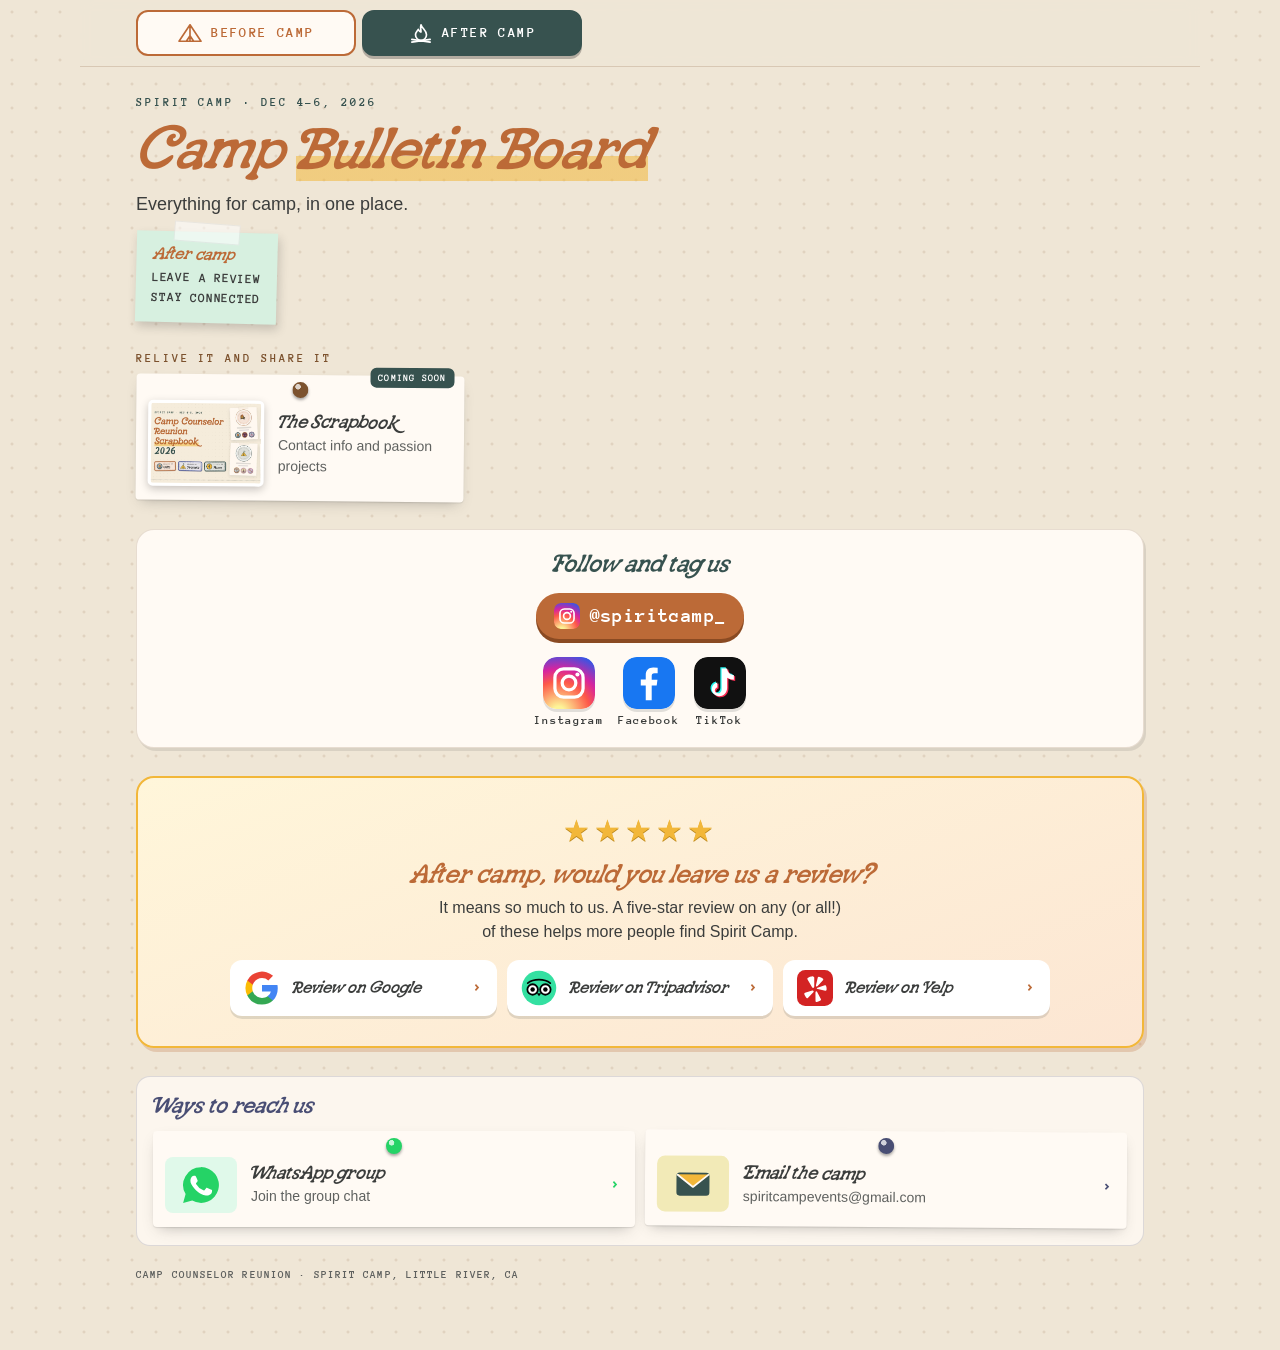
==== bulletin/index.html @ aaaa5d00 "deploy e0d7ab465767534d6cd514c7574b8108b0e3a11f (local)" ====
<!doctype html><html lang="en"><head><meta charset="utf-8"><meta name="viewport" content="width=device-width, initial-scale=1, viewport-fit=cover">
<meta name="description" content="Everything for the Camp Counselor Reunion in one place: handbook, directions, rides, the scrapbook and how to reach us. Spirit Camp, Dec 4–6, 2026.">
<link rel="canonical" href="https://nreaganaill.github.io/camp-counselor-reunion/bulletin/">
<meta name="robots" content="noindex, nofollow">
<meta name="theme-color" content="#FFFAF4">
<meta property="og:type" content="website"><meta property="og:url" content="https://nreaganaill.github.io/camp-counselor-reunion/bulletin/">
<meta property="og:title" content="Camp Bulletin Board"><meta property="og:description" content="Everything for the Camp Counselor Reunion in one place: handbook, directions, rides, the scrapbook and how to reach us. Spirit Camp, Dec 4–6, 2026.">
<meta property="og:image" content="https://nreaganaill.github.io/camp-counselor-reunion/bulletin/assets/og/og-bulletin-v1.jpg"><meta property="og:image:width" content="1200"><meta property="og:image:height" content="630">
<meta property="og:image:alt" content="Camp Bulletin Board in rust lettering over a corkboard with pinned cards for the handbook, directions, ride share and social links.">
<meta name="twitter:card" content="summary_large_image">
<link rel="icon" href="../assets/icons/favicon.ico" sizes="48x48">
<link rel="icon" href="../assets/icons/favicon-32.png" type="image/png" sizes="32x32">
<link rel="apple-touch-icon" href="../assets/icons/apple-touch-icon.png">
<title>Camp Bulletin Board</title>
<style>
@font-face{font-family:"Black Magic";src:url("assets/fonts/BlackMagicSlabSerif.woff2");font-weight:100 900;font-style:normal italic}
@font-face{font-family:"Anonymous Pro";src:url("assets/fonts/AnonymousPro-Bold.woff2");font-weight:600 900}
:root{color-scheme:light;--rust:#BC6A37;--indigo:#494E74;--marigold:#F2B739;--forest:#37524F;--magenta:#A8286B;--night-blue:#5764A6;--walnut:#7C522E;--wa:#25D366;
 --warm-white:#FFFAF4;--ink:#3B3D3C;--ink-soft:#5f615f;--board:#EFE6D6;--paper:#FCF6EE;
 --f-body:"Helvetica Neue",Helvetica,Arial,sans-serif;--f-head:"Black Magic",Georgia,serif;--f-type:"Anonymous Pro","Courier New",monospace}
*{box-sizing:border-box}
body{margin:0;background:var(--board);color:var(--ink);font:16px/1.5 var(--f-body);background-image:radial-gradient(rgba(124,82,46,.13) 1.2px,transparent 1.8px);background-size:24px 24px}
main{max-width:1120px;margin:0 auto;padding:28px 18px 40px}
.kick{font:700 12px/1 var(--f-type);letter-spacing:.16em;text-transform:uppercase;color:var(--forest);margin:0 0 10px}
.ttl{font:italic 800 42px/1 var(--f-head);color:var(--rust);margin:0}
.ttl .hl{background:linear-gradient(transparent 58%,rgba(242,183,57,.55) 58%,rgba(242,183,57,.55) 90%,transparent 90%)}
.sub{margin:10px 0 0;font-size:18px}
.facts{display:flex;flex-wrap:wrap;gap:8px;margin-top:12px}
.facts span{font:700 12px/1 var(--f-type);letter-spacing:.08em;text-transform:uppercase;background:var(--warm-white);border:1.5px dashed rgba(55,82,79,.45);border-radius:999px;padding:8px 12px;color:var(--forest)}
/* the intake action: a real button (solid fill, raised edge, arrow, presses down) */
.cta{display:flex;align-items:center;justify-content:space-between;gap:14px;margin:22px 0 0;background:var(--rust);color:#fff;text-decoration:none;
 border-radius:14px;padding:18px 18px 18px 22px;box-shadow:0 5px 0 #8a4a22,0 8px 18px rgba(59,61,60,.25);transition:transform .08s,box-shadow .08s}
.cta:hover{filter:brightness(1.05)}
.cta:active{transform:translateY(4px);box-shadow:0 1px 0 #8a4a22,0 3px 8px rgba(59,61,60,.25)}
.cta b{font:italic 800 23px/1.15 var(--f-head)}
.cta .go{flex:none;width:46px;height:46px;border-radius:50%;background:var(--marigold);color:var(--ink);display:grid;place-items:center;font:700 24px/1 var(--f-body)}
.sec{font:700 12px/1 var(--f-type);letter-spacing:.16em;text-transform:uppercase;color:var(--walnut);margin:30px 0 10px}
.phase{position:sticky;top:0;z-index:5;display:flex;gap:6px;padding:8px;margin:-28px -18px 22px;background:rgba(239,230,214,.94);backdrop-filter:blur(6px);border-bottom:1px solid rgba(124,82,46,.2)}
.phase button{flex:1;display:flex;align-items:center;justify-content:center;gap:8px;min-height:46px;border:2px solid var(--pc);border-radius:12px;background:var(--warm-white);color:var(--pc);font:700 14px/1 var(--f-type);letter-spacing:.1em;text-transform:uppercase;cursor:pointer}
.phase button[aria-pressed=true]{background:var(--pc);color:#fff;box-shadow:0 3px 0 rgba(0,0,0,.25)}
.phase button .em{display:grid}.phase button[data-k=before]{--pc:var(--rust)}.phase button[data-k=after]{--pc:var(--forest)}
body[data-phase=before] [data-p=a],body[data-phase=after] [data-p=b]{display:none!important}
.sticky{display:inline-block;margin-top:14px;padding:12px 16px 14px;background:#FFF3A8;color:var(--ink);transform:rotate(-2deg);box-shadow:2px 5px 10px rgba(59,61,60,.22);font:700 13px/1.6 var(--f-type);letter-spacing:.06em;text-transform:uppercase;position:relative}
.sticky::before{content:"";position:absolute;top:-9px;left:50%;width:64px;height:18px;transform:translateX(-50%) rotate(3deg);background:rgba(255,255,255,.55);border:1px solid rgba(0,0,0,.06)}
.sticky b{display:block;font:italic 800 18px/1.2 var(--f-head);text-transform:none;letter-spacing:0;color:var(--rust);margin-bottom:2px}
.sticky.after{background:#D7F0E0;transform:rotate(1.5deg)}
@media (min-width:900px){.phase{margin:-48px -56px 30px;padding:10px 56px}.phase button{flex:0 0 220px}}
.tiles{display:grid;gap:12px}
.tile{position:relative;display:flex;gap:14px;align-items:center;background:var(--warm-white);border-radius:4px;padding:26px 14px 14px 12px;text-decoration:none;color:var(--ink);box-shadow:0 1px 1px rgba(59,61,60,.12),0 6px 14px -6px rgba(59,61,60,.35);transform:rotate(var(--tilt,0deg))}
.tile::before{content:"";position:absolute;top:7px;left:50%;width:16px;height:16px;margin-left:-8px;border-radius:50%;background:radial-gradient(circle at 35% 30%,rgba(255,255,255,.75) 0 2.5px,transparent 3px),var(--c);box-shadow:0 2px 3px rgba(0,0,0,.35);z-index:2}
.tiles .tile:nth-child(3n+1){--tilt:-.6deg}.tiles .tile:nth-child(3n+2){--tilt:.5deg}.ways .tile:nth-child(2){--tilt:.4deg}
.th{width:72px;height:56px;flex:none;border-radius:8px;display:grid;place-items:center;background:color-mix(in srgb,var(--c) 14%,#fff);color:var(--c);overflow:hidden}
.th img{width:100%;height:100%;object-fit:cover;display:block}
.th.pol{width:116px;height:86px;background:#fff;padding:3px;border-radius:5px;box-shadow:0 3px 8px rgba(0,0,0,.22)}
.th svg.big{width:44px;height:44px}
.th.pol img{border-radius:2px}
.th svg{width:32px;height:32px}
.th .emo{font-size:34px;line-height:1}
.ln{fill:none;stroke:currentColor;stroke-width:1.8;stroke-linecap:round;stroke-linejoin:round}
.tile b{display:block;font:italic 800 20px/1.1 var(--f-head)}
.tile .s{display:block;font-size:14px;color:var(--ink-soft);margin-top:2px}
.tag{position:absolute;top:-8px;right:10px;font:700 10px/1 var(--f-type);font-style:normal;letter-spacing:.12em;text-transform:uppercase;padding:5px 8px;border-radius:6px;background:var(--forest);color:#fff}
div.tile{cursor:default}
.phase button:focus-visible,a:focus-visible{outline:3px solid var(--indigo);outline-offset:2px}
@media (prefers-reduced-motion:reduce){*{transition:none!important;animation:none!important}}

.arrow{margin-left:auto;font:700 20px/1 var(--f-type);color:var(--c)}
.reach{margin-top:28px;background:var(--paper);border:1px solid rgba(73,78,116,.18);border-radius:14px;padding:16px 16px 18px}
.reach h2{margin:0 0 12px;font:italic 800 24px/1.1 var(--f-head);color:var(--indigo)}
.ways{display:grid;gap:10px}
.foot{margin-top:22px;font:700 11px/1.4 var(--f-type);letter-spacing:.1em;text-transform:uppercase;color:var(--ink-soft)}
.soc{margin-top:28px;background:var(--warm-white);border-radius:18px;padding:20px 18px;text-align:center;box-shadow:2px 3px 0 rgba(59,61,60,.12);border:1px solid rgba(124,82,46,.18)}
.soc h2{margin:0 0 14px;font:italic 800 26px/1.1 var(--f-head);color:var(--forest)}
.soc p{margin:0 0 14px;font-size:15px}
.handle{display:inline-flex;align-items:center;gap:10px;padding:10px 18px;border-radius:999px;text-decoration:none;color:#fff;font:700 20px/1 var(--f-type);letter-spacing:.02em;
 background:var(--rust);box-shadow:0 4px 0 #8a4a22}
.handle svg{width:26px;height:26px}
.tagline{display:block;margin:10px 0 16px;font:700 12px/1.3 var(--f-type);letter-spacing:.12em;text-transform:uppercase;color:var(--walnut)}
.sbtns{margin-top:18px;display:flex;justify-content:center;gap:14px;flex-wrap:wrap}
.sb{display:flex;flex-direction:column;align-items:center;gap:6px;text-decoration:none;color:var(--ink);font:700 12px/1 var(--f-type);letter-spacing:.06em}
.sb svg{width:52px;height:52px;border-radius:14px;box-shadow:0 3px 0 rgba(59,61,60,.15)}
.rev{margin-top:28px;background:linear-gradient(160deg,#FFF6DA,#FCE6D3);border:2px solid var(--marigold);border-radius:18px;padding:22px 18px;text-align:center;box-shadow:3px 4px 0 rgba(188,106,55,.25)}
.stars{font-size:30px;letter-spacing:4px;color:var(--marigold);text-shadow:0 1px 0 #b9851a}
.rev h2{margin:6px 0 6px;font:italic 800 28px/1.1 var(--f-head);color:var(--rust)}
.rev p{margin:0 auto 16px;max-width:46ch;font-size:16px}
.rbtns{display:grid;gap:10px}
.rb{display:flex;align-items:center;gap:12px;background:#fff;border-radius:12px;padding:10px 14px;text-decoration:none;color:var(--ink);font:italic 800 18px/1.1 var(--f-head);box-shadow:0 3px 0 rgba(59,61,60,.15)}
.rb svg{width:36px;height:36px;flex:none}.rb .arrow{color:var(--rust)}
@media (min-width:900px){.rbtns{grid-template-columns:repeat(3,1fr);max-width:820px;margin:0 auto}.rev{padding:30px}}
@media (min-width:900px){
 main{padding:48px 56px 56px}
 .top{display:grid;grid-template-columns:1.2fr 1fr;gap:44px;align-items:end}
 .ttl{font-size:62px}.cta{margin:0}
 .tiles{grid-template-columns:repeat(3,1fr)}
 .ways{grid-template-columns:1fr 1fr}
}

/* iPhone notch / home bar: keep content inside the safe area (viewport-fit=cover) */
@media (max-width:899px){
main{padding-left:max(18px,env(safe-area-inset-left));padding-right:max(18px,env(safe-area-inset-right));padding-bottom:max(40px,calc(env(safe-area-inset-bottom) + 24px))}
.phase{padding-top:max(8px,env(safe-area-inset-top));padding-left:max(8px,env(safe-area-inset-left));padding-right:max(8px,env(safe-area-inset-right))}
}
</style></head><body>
<main id="app"></main>
<script src="links.js"></script>
<script>
/* Every URL lives in links.js (window.BOARD_LINKS); an entry with on:false does not render. */
const LK={};(window.BOARD_LINKS||[]).forEach(e=>{LK[e.id]=e});
const lk=id=>LK[id]&&LK[id].on?LK[id]:null;
/* colourful emblems in Spirit Camp colours: filled shapes on a light tint, like the 🚘 */
const PIN='<svg class="big" viewBox="0 0 40 40"><ellipse cx="20" cy="35" rx="9" ry="2.6" fill="#37524F" opacity=".25"/><path d="M20 35S8 23.5 8 15a12 12 0 0 1 24 0c0 8.5-12 20-12 20z" fill="#BC6A37"/><circle cx="20" cy="15" r="5.5" fill="#F2B739"/><path d="M14 9.5a8 8 0 0 1 5-3" stroke="#FFFAF4" stroke-width="2" stroke-linecap="round" fill="none" opacity=".7"/></svg>';
const CHECK='<svg class="big" viewBox="0 0 40 40"><rect x="7" y="4" width="26" height="33" rx="3" fill="#FFFAF4" stroke="#494E74" stroke-width="2"/><rect x="14" y="1.5" width="12" height="6" rx="2" fill="#BC6A37"/>'
 +[0,1,2].map(i=>{const y=13+i*8;return `<rect x="11" y="${y}" width="5.5" height="5.5" rx="1.2" fill="${i<2?'#37524F':'#fff'}" stroke="#37524F" stroke-width="1.3"/>${i<2?`<path d="M12.2 ${y+2.8}l1.4 1.4 2.4-2.8" stroke="#F2B739" stroke-width="1.6" fill="none" stroke-linecap="round" stroke-linejoin="round"/>`:''}<rect x="19" y="${y+1.6}" width="${i==1?8:10}" height="2.4" rx="1.2" fill="${['#A8286B','#5764A6','#BC6A37'][i]}" opacity=".75"/>`}).join('')+'</svg>';
const MAIL='<svg class="big" viewBox="0 0 40 40"><rect x="5" y="10" width="30" height="21" rx="3" fill="#37524F"/><path d="M5.5 11.5L20 23l14.5-11.5" fill="#F2B739" stroke="#FFFAF4" stroke-width="1.6" stroke-linejoin="round"/></svg>';
const WA='<svg class="big" viewBox="0 0 32 32" aria-label="WhatsApp"><path fill="#25D366" d="M16 3a13 13 0 0 0-11.2 19.6L3 29l6.6-1.7A13 13 0 1 0 16 3z"/><path fill="#fff" d="M23.2 19.3c-.4-.2-2.3-1.1-2.6-1.2-.4-.1-.6-.2-.9.2l-1.2 1.5c-.2.2-.4.3-.8.1a10.6 10.6 0 0 1-5.3-4.6c-.4-.7.4-.6 1.1-2 .1-.2.1-.5 0-.7l-1.2-2.8c-.3-.7-.6-.6-.9-.6h-.7c-.3 0-.7.1-1 .5-.4.4-1.4 1.3-1.4 3.2s1.4 3.7 1.6 4c.2.2 2.7 4.2 6.6 5.8 2.5 1 3.4 1.1 4.7.9.8-.1 2.3-.9 2.6-1.9.3-.9.3-1.7.2-1.9-.1-.2-.4-.3-.8-.5z"/></svg>';
const ALBUM='<svg class="big" viewBox="0 0 44 40"><rect x="6" y="6" width="24" height="20" rx="2" fill="#fff" stroke="#7C522E" stroke-width="1.4" transform="rotate(-8 18 16)"/><rect x="10" y="9" width="24" height="20" rx="2" fill="#fff" stroke="#7C522E" stroke-width="1.4"/><rect x="12.5" y="11.5" width="19" height="12" fill="#5764A6"/><circle cx="27" cy="15" r="2.2" fill="#F2B739"/><path d="M12.5 23.5l5-5 4 4 3-3 7 4z" fill="#37524F"/><g transform="translate(24 24)"><path d="M5 0h6l5 9h-6z" fill="#FFBA00"/><path d="M5 0L0 9l3 5 5-9z" fill="#0F9D58"/><path d="M3 14l3-5h10l-3 5z" fill="#4285F4"/></g></svg>';
const GOOG='<svg viewBox="0 0 48 48"><path fill="#4285F4" d="M45 24.5c0-1.6-.1-3.1-.4-4.5H24v8.5h11.8a10 10 0 0 1-4.4 6.6v5.5h7.1C42.6 36.8 45 31.2 45 24.5z"/><path fill="#34A853" d="M24 46c5.9 0 10.9-2 14.5-5.4l-7.1-5.5c-2 1.3-4.5 2.1-7.4 2.1-5.7 0-10.5-3.8-12.3-9H4.4v5.7A22 22 0 0 0 24 46z"/><path fill="#FBBC05" d="M11.7 28.2a13 13 0 0 1 0-8.4v-5.7H4.4a22 22 0 0 0 0 19.8z"/><path fill="#EA4335" d="M24 10.8c3.2 0 6.1 1.1 8.4 3.3l6.3-6.3A22 22 0 0 0 4.4 14.1l7.3 5.7c1.8-5.2 6.6-9 12.3-9z"/></svg>';
const TRIP='<svg viewBox="0 0 48 48"><circle cx="24" cy="24" r="23" fill="#34E0A1"/><circle cx="15.5" cy="26" r="7" fill="#fff" stroke="#000" stroke-width="2.4"/><circle cx="32.5" cy="26" r="7" fill="#fff" stroke="#000" stroke-width="2.4"/><circle cx="15.5" cy="26" r="3" fill="#000"/><circle cx="32.5" cy="26" r="3" fill="#000"/><path d="M9 17.5c4-3.2 9.4-4.6 15-4.6s11 1.4 15 4.6" fill="none" stroke="#000" stroke-width="2.4" stroke-linecap="round"/><path d="M21 31l3 4 3-4" fill="#000"/></svg>';
const YELP='<svg viewBox="0 0 48 48"><rect width="48" height="48" rx="11" fill="#D32323"/><g fill="#fff"><path d="M21.5 8.5c-1.4-.3-6.3 1.2-7.3 2.2-.4.5-.5 1-.3 1.5l6.2 10.7c.9 1.6 2.9 1.1 2.9-.8V10.2c0-.9-.6-1.5-1.5-1.7z"/><path d="M20.3 27.3l-9.6 3c-.8.3-1.2 1-1 1.8.3 1.5 2 4.3 3.1 5.1.6.4 1.2.4 1.7 0l7.3-7.5c1.2-1.3 0-3-1.5-2.4z"/><path d="M24.6 30.6l.1 10.6c0 .8.6 1.4 1.5 1.4 1.5-.1 4.6-1.3 5.5-2.3.4-.5.4-1 .1-1.6L26.7 29c-.8-1.5-2.1-.8-2.1 1.6z"/><path d="M27.7 25.2l9.9 2.4c.8.2 1.6-.2 1.8-1 .3-1.5-.1-4.6-.9-5.8-.4-.5-1-.7-1.5-.5l-9.6 3.4c-1.6.6-1.4 1.1.3 1.5z"/><path d="M27.5 21.4l7.1-7.8c.6-.6.5-1.5 0-2.1-1.1-1-4.1-2.4-5.6-2.5-.6 0-1.1.4-1.3 1l-2.4 10.3c-.4 1.7 1.2 2.3 2.2 1.1z"/></g></svg>';
const IG='<svg viewBox="0 0 48 48"><defs><radialGradient id="igg" cx=".3" cy="1.07" r="1.2"><stop offset="0" stop-color="#FDF497"/><stop offset=".1" stop-color="#FDF497"/><stop offset=".5" stop-color="#FD5949"/><stop offset=".7" stop-color="#D6249F"/><stop offset="1" stop-color="#285AEB"/></radialGradient></defs><rect width="48" height="48" rx="12" fill="url(#igg)"/><rect x="11" y="11" width="26" height="26" rx="8" fill="none" stroke="#fff" stroke-width="3"/><circle cx="24" cy="24" r="6.3" fill="none" stroke="#fff" stroke-width="3"/><circle cx="31.8" cy="16.2" r="1.9" fill="#fff"/></svg>';
const FB='<svg viewBox="0 0 48 48"><rect width="48" height="48" rx="12" fill="#1877F2"/><path fill="#fff" d="M26.5 40V26.3h4.6l.7-5.4h-5.3v-3.4c0-1.6.4-2.6 2.7-2.6h2.8V10a38 38 0 0 0-4.1-.2c-4.1 0-6.9 2.5-6.9 7v4H16.4v5.4H21V40z"/></svg>';
const LI='<svg viewBox="0 0 48 48"><rect width="48" height="48" rx="12" fill="#0A66C2"/><path fill="#fff" d="M12 19h5.4v17H12zM14.7 10.6a3.1 3.1 0 1 1 0 6.3 3.1 3.1 0 0 1 0-6.3zM20.8 19h5.2v2.3h.1c.7-1.4 2.5-2.8 5.1-2.8 5.5 0 6.5 3.6 6.5 8.3V36h-5.4v-8.3c0-2 0-4.5-2.8-4.5s-3.2 2.1-3.2 4.4V36h-5.4z"/></svg>';
const TT='<svg viewBox="0 0 48 48"><rect width="48" height="48" rx="12" fill="#111"/><path fill="#25F4EE" d="M30.5 10.5c.6 3.6 2.8 5.9 6.3 6.2v4.4a10.9 10.9 0 0 1-6.2-2v9.2c0 6.5-6.9 10-11.6 6.4-4-3.1-3.3-10 2.5-11.2v4.6c-2.6.6-3 3.7-.9 5 2 1.2 4.9-.1 4.9-3.4V10.5z" transform="translate(-1.2 -1)"/><path fill="#FE2C55" d="M30.5 10.5c.6 3.6 2.8 5.9 6.3 6.2v4.4a10.9 10.9 0 0 1-6.2-2v9.2c0 6.5-6.9 10-11.6 6.4-4-3.1-3.3-10 2.5-11.2v4.6c-2.6.6-3 3.7-.9 5 2 1.2 4.9-.1 4.9-3.4V10.5z" transform="translate(1.2 1)"/><path fill="#fff" d="M30.5 10.5c.6 3.6 2.8 5.9 6.3 6.2v4.4a10.9 10.9 0 0 1-6.2-2v9.2c0 6.5-6.9 10-11.6 6.4-4-3.1-3.3-10 2.5-11.2v4.6c-2.6.6-3 3.7-.9 5 2 1.2 4.9-.1 4.9-3.4V10.5z"/></svg>';
const SOC=[{id:'instagram',l:'Instagram',i:IG},{id:'facebook',l:'Facebook',i:FB},{id:'linkedin',l:'LinkedIn',i:LI},{id:'tiktok',l:'TikTok',i:TT}];
const REV=[{id:'review_google',l:'Review on Google',i:GOOG},{id:'review_tripadvisor',l:'Review on Tripadvisor',i:TRIP},{id:'review_yelp',l:'Review on Yelp',i:YELP}];
const CARDS=[
 {p:'b',c:'var(--rust)',th:'<span class="th pol"><img src="assets/img/handbook.jpg" alt="Handbook cover" width="1200" height="630"></span>',t:'The Handbook',s:'The original invite and what to expect',id:'handbook'},
 {p:'b',c:'var(--indigo)',th:`<span class="th" style="background:#F2EAB7">${CHECK}</span>`,t:'Preparing for Camp',s:'What to bring, directions, camp details',id:'preparing'},
 {p:'b',c:'var(--night-blue)',th:`<span class="th" style="background:#FBE3CF">${PIN}</span>`,t:'Getting to camp',s:'Google Maps directions',id:'directions'},
 {p:'b',c:'var(--magenta)',th:'<span class="th"><span class="emo">🚘</span></span>',t:'Ride Share Board',s:'Offer a seat or find one',id:'rideshare'},
 {p:'ba',c:'var(--walnut)',th:'<span class="th pol"><img src="assets/img/scrapbook-thumb.jpg" alt="Scrapbook preview" width="830" height="600"></span>',t:'The Scrapbook',s:"Contact info and passion projects",id:'scrapbook'},
 {p:'a',c:'#4285F4',th:`<span class="th" style="background:#E6EEFC">${ALBUM}</span>`,t:'Camp photo album',s:'Google Drive · add your photos from camp',id:'photo_album'},
];
const WAYS=[
 {c:'var(--wa)',th:`<span class="th">${WA}</span>`,t:'WhatsApp group',s:'Join the group chat',id:'whatsapp'},
 {c:'var(--indigo)',th:`<span class="th" style="background:#F2EAB7">${MAIL}</span>`,t:'Email the camp',s:'spiritcampevents@gmail.com',id:'email'},
];
const tile=x=>{const e=lk(x.id);if(!e)return'';
 const soon=e.status==='soon'||!e.url,inner=`${soon?'<em class="tag">coming soon</em>':''}
 ${x.th}<span><b>${x.t}</b><span class="s">${x.s}</span></span>${soon?'':'<span class="arrow" aria-hidden="true">›</span>'}`;
 const at=`data-p="${x.p||'ba'}" class="tile" style="--c:${x.c}"`;
 return soon?`<div ${at}>${inner}</div>`:`<a ${at} href="${e.url}"${e.url.startsWith('mailto')?'':' target="_blank" rel="noopener"'}>${inner}</a>`};
const link=(id,cls,body)=>{const e=lk(id);return e&&e.url?`<a class="${cls}" href="${e.url}" target="_blank" rel="noopener">${body}</a>`:''};
const cards=CARDS.map(tile),ways=WAYS.map(tile).join('');
const any=ph=>CARDS.some((x,k)=>cards[k]&&(x.p||'ba').includes(ph));
const reach=ph=>ways?`<section class="reach" data-p="${ph}"><h2>Ways to reach us</h2><div class="ways">${ways}</div></section>`:'';
const socB=SOC.map(x=>link(x.id,'sb',x.i+x.l)).join(''),revB=REV.map(r=>link(r.id,'rb',`${r.i}<span>${r.l}</span><span class="arrow" style="margin-left:auto">›</span>`)).join('');
const igH=link('instagram','handle',IG.replace('<svg ','<svg style="border-radius:7px" ')+'@spiritcamp_');
document.getElementById('app').innerHTML=`
 <nav class="phase" aria-label="Before or after camp"><button type="button" data-k="before" aria-pressed="false"><span class="em"><svg viewBox="0 0 28 24" width="26" height="22" fill="none" stroke="currentColor" stroke-width="1.8" stroke-linecap="round" stroke-linejoin="round"><path d="M2 21L14 3l12 18zM14 3v18M10 21l4-6 4 6"/></svg></span>Before camp</button><button type="button" data-k="after" aria-pressed="false"><span class="em"><svg viewBox="0 0 28 24" width="26" height="22" fill="none" stroke="currentColor" stroke-width="1.8" stroke-linecap="round" stroke-linejoin="round"><path d="M14 3c1 4 6 6 6 11a6 6 0 0 1-12 0c0-3 2-4 3-6 1 2 2 3 3 3 0-3-1-5 0-8z"/><path d="M4 22l20-3M4 19l20 3"/></svg></span>After camp</button></nav>
 <div class="top"><div><p class="kick">Spirit Camp · Dec 4–6, 2026</p>
  <h1 class="ttl">Camp <span class="hl">Bulletin Board</span></h1>
  <p class="sub">Everything for camp, in one place.</p>
  <div class="sticky" data-p="b"><b>Getting ready</b>Arrive by 5 PM Fri<br>Ends 1 PM Sun</div>
  <div class="sticky after" data-p="a"><b>After camp</b>Leave a review<br>Stay connected</div></div>
 ${link('intake','cta" data-p="b','<b>Submit or update your intake form here</b><span class="go" aria-hidden="true">→</span>')}</div>
 ${any('b')?'<p class="sec" data-p="b">Read, plan, get there</p>':''}${any('a')?'<p class="sec" data-p="a">Relive it and share it</p>':''}${cards.join('')?`<div class="tiles">${cards.join('')}</div>`:''}
 ${reach('b')}
 ${socB?`<section class="soc"><h2>Follow and tag us</h2>${igH}<div class="sbtns">${socB}</div></section>`:''}
 ${revB?`<section class="rev" data-p="a"><div class="stars" aria-label="five stars">★★★★★</div><h2>After camp, would you leave us a review?</h2>
 <p>It means so much to us. A five-star review on any (or all!) of these helps more people find Spirit Camp.</p>
 <div class="rbtns">${revB}</div></section>`:''}
 ${reach('a')}
 <p class="foot">Camp Counselor Reunion · Spirit Camp, Little River, CA</p>`;
function setPhase(k){document.body.dataset.phase=k;document.querySelectorAll('.phase button').forEach(b=>b.setAttribute('aria-pressed',b.dataset.k===k))}
document.querySelectorAll('.phase button').forEach(b=>b.addEventListener('click',()=>{setPhase(b.dataset.k);scrollTo(0,0)}));
/* default phase: "before" until Dec 6, 2026 (local date), then "after"; ?phase=before|after overrides */
const q=new URLSearchParams(location.search).get('phase');
setPhase(q==='before'||q==='after'?q:(new Date()>=new Date(2026,11,6)?'after':'before'));
</script></body></html>
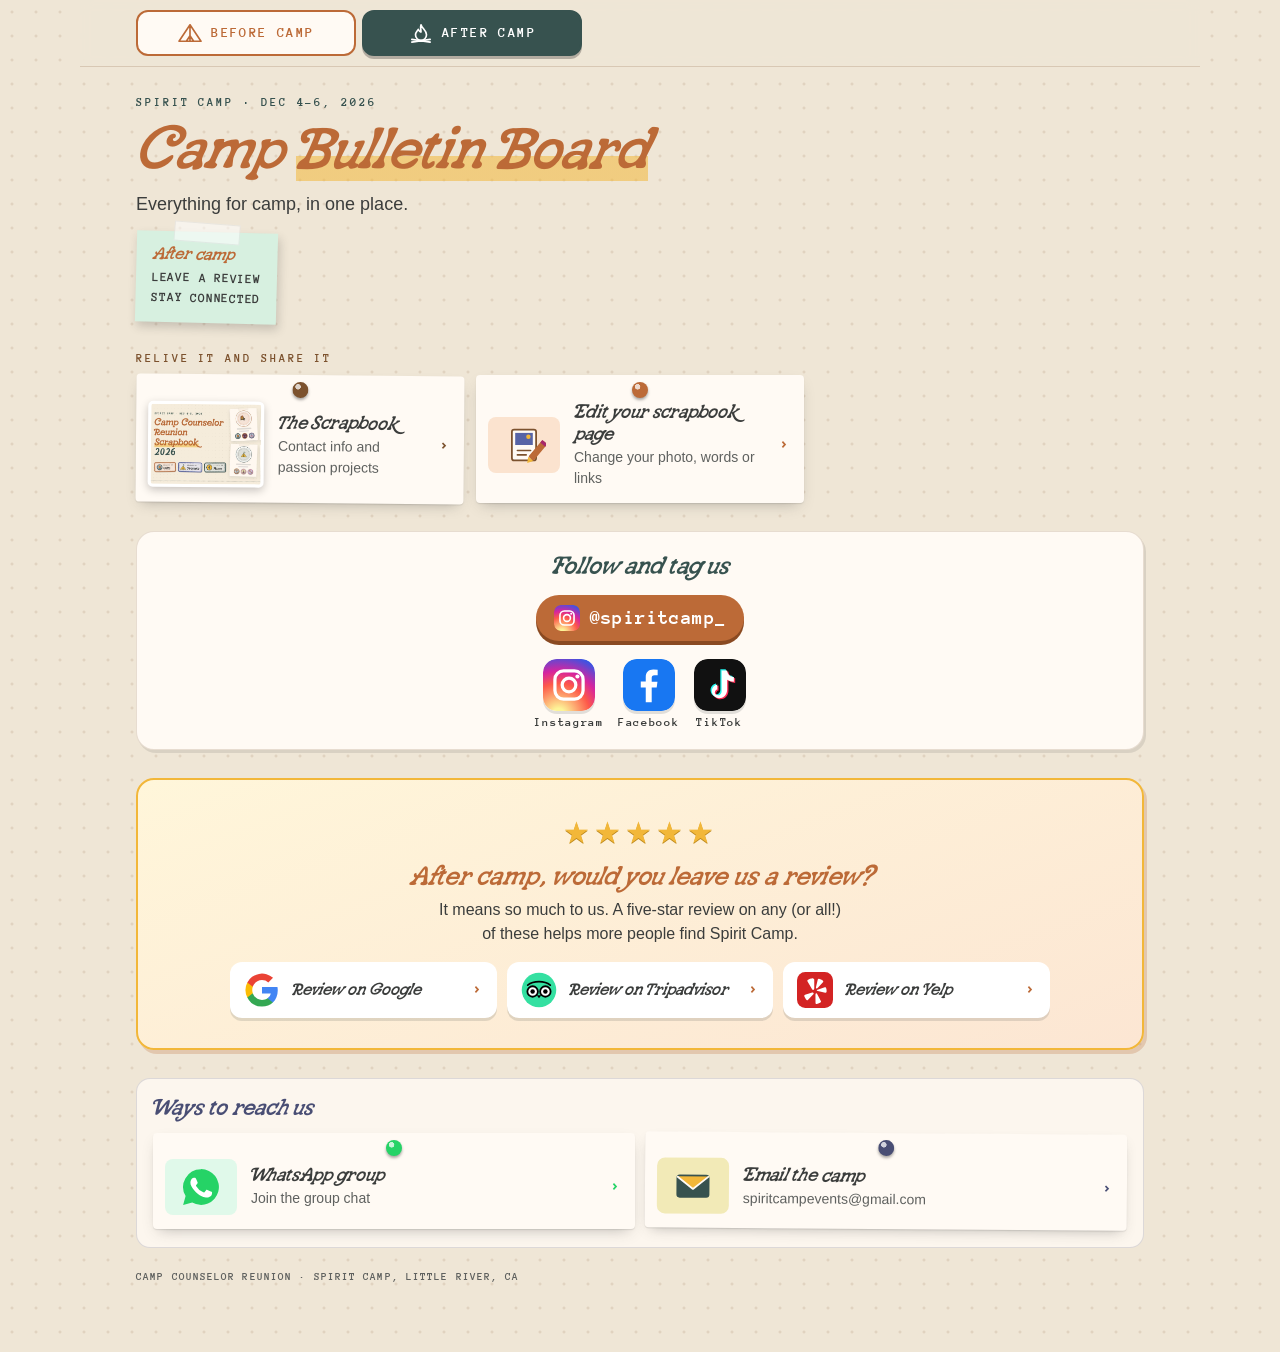
==== commit 7923ccd4: "deploy 94ab93a4bfa8b963ed9f9fa40f4c876a6833e932 (local)" ====
--- a/bulletin/index.html
+++ b/bulletin/index.html
@@ -129,6 +129,7 @@
  {p:'b',c:'var(--night-blue)',th:`<span class="th" style="background:#FBE3CF">${PIN}</span>`,t:'Getting to camp',s:'Google Maps directions',id:'directions'},
  {p:'b',c:'var(--magenta)',th:'<span class="th"><span class="emo">🚘</span></span>',t:'Ride Share Board',s:'Offer a seat or find one',id:'rideshare'},
  {p:'ba',c:'var(--walnut)',th:'<span class="th pol"><img src="assets/img/scrapbook-thumb.jpg" alt="Scrapbook preview" width="830" height="600"></span>',t:'The Scrapbook',s:"Contact info and passion projects",id:'scrapbook'},
+ {p:'ba',c:'var(--rust)',th:'<span class="th" style="background:#FBE3CF"><svg class="big" viewBox="0 0 40 40"><rect x="9" y="6" width="22" height="28" rx="2" fill="#FFFAF4" stroke="#7C522E" stroke-width="1.6"/><rect x="12" y="9" width="16" height="11" fill="#5764A6"/><circle cx="24" cy="12.5" r="2" fill="#F2B739"/><path d="M14 25h12M14 29h8" stroke="#7C522E" stroke-width="1.5" stroke-linecap="round"/><g transform="rotate(40 30 28)"><rect x="27" y="14" width="6" height="20" rx="1.5" fill="#BC6A37"/><path d="M27 34l3 5 3-5z" fill="#F2B739"/><rect x="27" y="14" width="6" height="3" fill="#A8286B"/></g></svg></span>',t:'Edit your scrapbook page',s:'Change your photo, words or links',id:'scrapbook_edit'},
  {p:'a',c:'#4285F4',th:`<span class="th" style="background:#E6EEFC">${ALBUM}</span>`,t:'Camp photo album',s:'Google Drive · add your photos from camp',id:'photo_album'},
 ];
 const WAYS=[
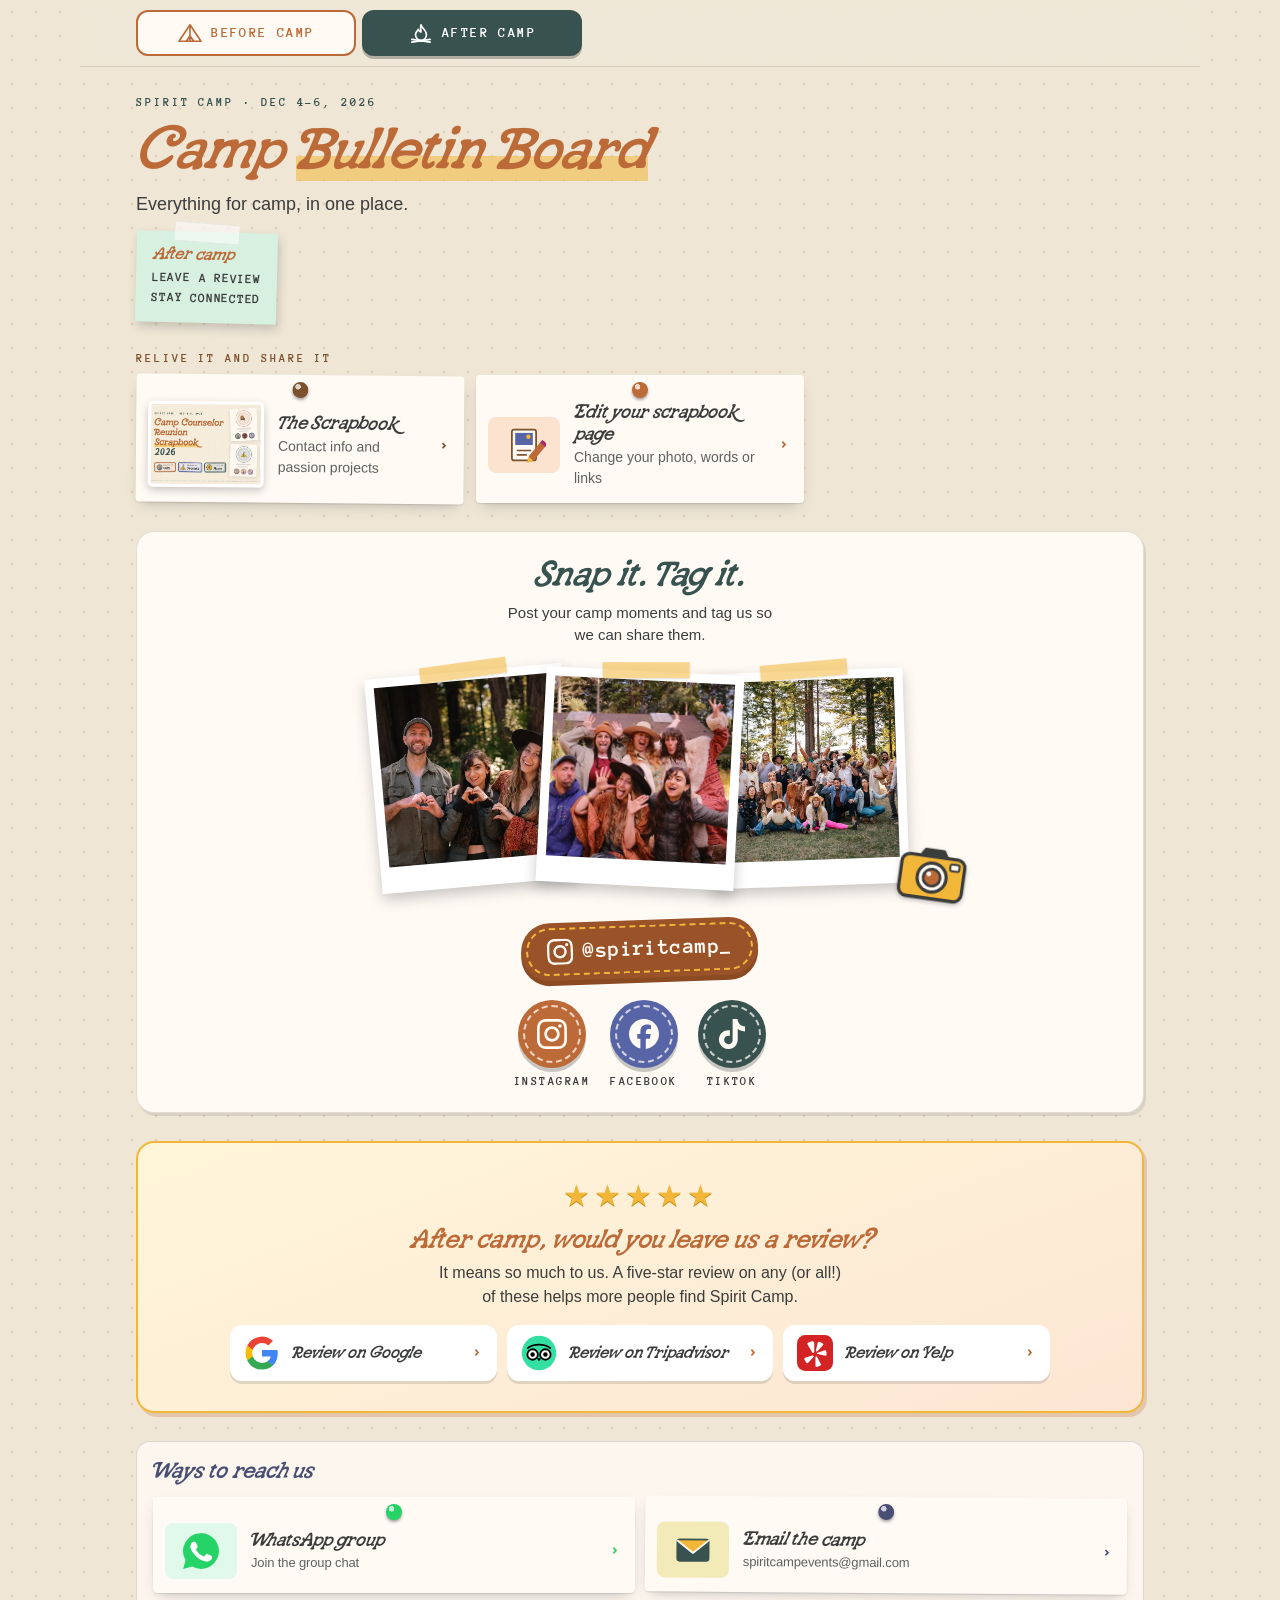
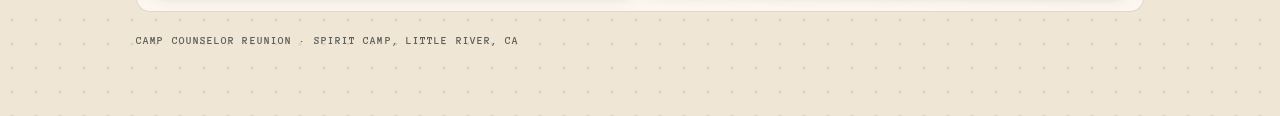
==== commit a7fb638a: "deploy 474f2ea6e87e679d019e98029254cf2fe57e66a0 (local)" ====
--- a/bulletin/index.html
+++ b/bulletin/index.html
@@ -31,6 +31,14 @@
 .cta{display:flex;align-items:center;justify-content:space-between;gap:14px;margin:22px 0 0;background:var(--rust);color:#fff;text-decoration:none;
  border-radius:14px;padding:18px 18px 18px 22px;box-shadow:0 5px 0 #8a4a22,0 8px 18px rgba(59,61,60,.25);transition:transform .08s,box-shadow .08s}
 .cta:hover{filter:brightness(1.05)}
+.steps{display:grid;gap:12px;margin-top:22px}
+.stepk{margin:0;font:700 12px/1 var(--f-type);letter-spacing:.14em;text-transform:uppercase;color:var(--walnut)}
+.steps .cta{margin:0;justify-content:flex-start}
+.cta .n{flex:none;width:40px;height:40px;border-radius:50%;background:#fff;color:var(--rust);display:grid;place-items:center;font:italic 800 22px/1 var(--f-head)}
+.cta b small{display:block;margin-top:5px;font:600 15px/1.3 var(--f-body);font-style:normal;opacity:.92}
+.cta .go{margin-left:auto}
+.cta.two{background:var(--warm-white);color:var(--ink);border:2px solid var(--rust);box-shadow:0 5px 0 rgba(124,82,46,.35)}
+.cta.two .n{background:var(--rust);color:#fff}
 .cta:active{transform:translateY(4px);box-shadow:0 1px 0 #8a4a22,0 3px 8px rgba(59,61,60,.25)}
 .cta b{font:italic 800 23px/1.15 var(--f-head)}
 .cta .go{flex:none;width:46px;height:46px;border-radius:50%;background:var(--marigold);color:var(--ink);display:grid;place-items:center;font:700 24px/1 var(--f-body)}
@@ -68,17 +76,35 @@
 .reach{margin-top:28px;background:var(--paper);border:1px solid rgba(73,78,116,.18);border-radius:14px;padding:16px 16px 18px}
 .reach h2{margin:0 0 12px;font:italic 800 24px/1.1 var(--f-head);color:var(--indigo)}
 .ways{display:grid;gap:10px}
+/* 320px fix: tiles may shrink and long text wraps instead of overflowing */
+.tile{min-width:0;box-sizing:border-box}.tile>span:not(.th):not(.arrow){min-width:0;flex:1}.tile .s{overflow-wrap:anywhere}
+.ways .s{font-size:13px;letter-spacing:-.01em}
+/* handle patch: darker rust so the white handle text clears 4.5:1 */
+.soc .handle{background:#9A5228}
 .foot{margin-top:22px;font:700 11px/1.4 var(--f-type);letter-spacing:.1em;text-transform:uppercase;color:var(--ink-soft)}
-.soc{margin-top:28px;background:var(--warm-white);border-radius:18px;padding:20px 18px;text-align:center;box-shadow:2px 3px 0 rgba(59,61,60,.12);border:1px solid rgba(124,82,46,.18)}
-.soc h2{margin:0 0 14px;font:italic 800 26px/1.1 var(--f-head);color:var(--forest)}
-.soc p{margin:0 0 14px;font-size:15px}
-.handle{display:inline-flex;align-items:center;gap:10px;padding:10px 18px;border-radius:999px;text-decoration:none;color:#fff;font:700 20px/1 var(--f-type);letter-spacing:.02em;
- background:var(--rust);box-shadow:0 4px 0 #8a4a22}
-.handle svg{width:26px;height:26px}
-.tagline{display:block;margin:10px 0 16px;font:700 12px/1.3 var(--f-type);letter-spacing:.12em;text-transform:uppercase;color:var(--walnut)}
-.sbtns{margin-top:18px;display:flex;justify-content:center;gap:14px;flex-wrap:wrap}
-.sb{display:flex;flex-direction:column;align-items:center;gap:6px;text-decoration:none;color:var(--ink);font:700 12px/1 var(--f-type);letter-spacing:.06em}
-.sb svg{width:52px;height:52px;border-radius:14px;box-shadow:0 3px 0 rgba(59,61,60,.15)}
+.soc{margin-top:28px;background:var(--warm-white);border-radius:18px;padding:22px 16px 24px;text-align:center;box-shadow:2px 3px 0 rgba(59,61,60,.12);border:1px solid rgba(124,82,46,.18);overflow:hidden}
+.soc h2{margin:0 0 6px;font:italic 800 30px/1.1 var(--f-head);color:var(--forest)}
+.soc p{margin:0 auto 4px;font-size:15px;max-width:34ch}
+.snaps{position:relative;display:flex;justify-content:center;align-items:center;margin:18px auto 8px;padding:6px 0 4px;max-width:520px}
+.snap{position:relative;flex:0 1 32%;margin:0 -2.5%;background:#fff;padding:6px 6px 18px;box-shadow:0 6px 14px rgba(59,61,60,.28)}
+.snap img{display:block;width:100%;height:auto;aspect-ratio:1/1;object-fit:cover;background:var(--board)}
+.snap:before{content:"";position:absolute;top:-9px;left:50%;width:44%;height:16px;margin-left:-22%;background:rgba(242,183,57,.55);transform:rotate(-3deg);box-shadow:0 1px 2px rgba(59,61,60,.15)}
+.snap:nth-child(1){transform:rotate(-5deg);z-index:1}.snap:nth-child(2){transform:rotate(3deg);z-index:2}.snap:nth-child(3){transform:rotate(-2deg);z-index:1}
+.cam{position:absolute;right:-6px;bottom:-14px;width:54px;height:44px;z-index:3;transform:rotate(8deg);filter:drop-shadow(0 2px 2px rgba(59,61,60,.3))}
+.handle{position:relative;display:inline-flex;align-items:center;gap:10px;margin-top:22px;padding:16px 26px;min-height:56px;border-radius:999px;text-decoration:none;color:var(--warm-white);font:700 22px/1 var(--f-type);letter-spacing:.02em;background:var(--rust);box-shadow:0 5px 0 #8a4a22;transform:rotate(-2deg);transition:transform .15s,box-shadow .15s}
+.handle:before{content:"";position:absolute;inset:5px;border:2px dashed var(--marigold);border-radius:999px;pointer-events:none}
+.handle svg{width:26px;height:26px;fill:var(--warm-white);flex:none}
+.handle:hover{transform:rotate(-2deg) translateY(-2px);box-shadow:0 7px 0 #8a4a22}
+.handle:active{transform:rotate(-2deg) translateY(3px);box-shadow:0 2px 0 #8a4a22}
+.sbtns{margin-top:22px;display:flex;justify-content:center;gap:20px;flex-wrap:wrap}
+.sb{display:flex;flex-direction:column;align-items:center;gap:8px;text-decoration:none;color:var(--ink);font:700 12px/1 var(--f-type);letter-spacing:.12em;text-transform:uppercase;min-width:64px;min-height:44px}
+.sb .patch{position:relative;display:grid;place-items:center;width:68px;height:68px;border-radius:50%;background:var(--pc);box-shadow:0 4px 0 rgba(59,61,60,.28);transition:transform .15s,box-shadow .15s}
+.sb .patch:before{content:"";position:absolute;inset:5px;border:2px dashed rgba(255,250,244,.75);border-radius:50%}
+.sb .patch svg{width:30px;height:30px;fill:var(--warm-white);position:relative}
+.sb:hover .patch{transform:translateY(-3px);box-shadow:0 7px 0 rgba(59,61,60,.25)}
+.sb:active .patch{transform:translateY(2px);box-shadow:0 1px 0 rgba(59,61,60,.28)}
+@media(min-width:700px){.snap{padding:9px 9px 26px}.snaps{max-width:620px}.cam{width:72px;height:58px;right:-18px}.soc h2{font-size:38px}}
+@media (prefers-reduced-motion:reduce){.handle,.sb .patch{transition:none!important}}
 .rev{margin-top:28px;background:linear-gradient(160deg,#FFF6DA,#FCE6D3);border:2px solid var(--marigold);border-radius:18px;padding:22px 18px;text-align:center;box-shadow:3px 4px 0 rgba(188,106,55,.25)}
 .stars{font-size:30px;letter-spacing:4px;color:var(--marigold);text-shadow:0 1px 0 #b9851a}
 .rev h2{margin:6px 0 6px;font:italic 800 28px/1.1 var(--f-head);color:var(--rust)}
@@ -102,7 +128,8 @@
 }
 </style></head><body>
 <main id="app"></main>
-<script src="links.js"></script>
+<script src="links.js?v=20261128"></script>
+<script>window.addEventListener("pageshow",function(e){if(e.persisted)location.reload();});</script>
 <script>
 /* Every URL lives in links.js (window.BOARD_LINKS); an entry with on:false does not render. */
 const LK={};(window.BOARD_LINKS||[]).forEach(e=>{LK[e.id]=e});
@@ -117,11 +144,11 @@
 const GOOG='<svg viewBox="0 0 48 48"><path fill="#4285F4" d="M45 24.5c0-1.6-.1-3.1-.4-4.5H24v8.5h11.8a10 10 0 0 1-4.4 6.6v5.5h7.1C42.6 36.8 45 31.2 45 24.5z"/><path fill="#34A853" d="M24 46c5.9 0 10.9-2 14.5-5.4l-7.1-5.5c-2 1.3-4.5 2.1-7.4 2.1-5.7 0-10.5-3.8-12.3-9H4.4v5.7A22 22 0 0 0 24 46z"/><path fill="#FBBC05" d="M11.7 28.2a13 13 0 0 1 0-8.4v-5.7H4.4a22 22 0 0 0 0 19.8z"/><path fill="#EA4335" d="M24 10.8c3.2 0 6.1 1.1 8.4 3.3l6.3-6.3A22 22 0 0 0 4.4 14.1l7.3 5.7c1.8-5.2 6.6-9 12.3-9z"/></svg>';
 const TRIP='<svg viewBox="0 0 48 48"><circle cx="24" cy="24" r="23" fill="#34E0A1"/><circle cx="15.5" cy="26" r="7" fill="#fff" stroke="#000" stroke-width="2.4"/><circle cx="32.5" cy="26" r="7" fill="#fff" stroke="#000" stroke-width="2.4"/><circle cx="15.5" cy="26" r="3" fill="#000"/><circle cx="32.5" cy="26" r="3" fill="#000"/><path d="M9 17.5c4-3.2 9.4-4.6 15-4.6s11 1.4 15 4.6" fill="none" stroke="#000" stroke-width="2.4" stroke-linecap="round"/><path d="M21 31l3 4 3-4" fill="#000"/></svg>';
 const YELP='<svg viewBox="0 0 48 48"><rect width="48" height="48" rx="11" fill="#D32323"/><g fill="#fff"><path d="M21.5 8.5c-1.4-.3-6.3 1.2-7.3 2.2-.4.5-.5 1-.3 1.5l6.2 10.7c.9 1.6 2.9 1.1 2.9-.8V10.2c0-.9-.6-1.5-1.5-1.7z"/><path d="M20.3 27.3l-9.6 3c-.8.3-1.2 1-1 1.8.3 1.5 2 4.3 3.1 5.1.6.4 1.2.4 1.7 0l7.3-7.5c1.2-1.3 0-3-1.5-2.4z"/><path d="M24.6 30.6l.1 10.6c0 .8.6 1.4 1.5 1.4 1.5-.1 4.6-1.3 5.5-2.3.4-.5.4-1 .1-1.6L26.7 29c-.8-1.5-2.1-.8-2.1 1.6z"/><path d="M27.7 25.2l9.9 2.4c.8.2 1.6-.2 1.8-1 .3-1.5-.1-4.6-.9-5.8-.4-.5-1-.7-1.5-.5l-9.6 3.4c-1.6.6-1.4 1.1.3 1.5z"/><path d="M27.5 21.4l7.1-7.8c.6-.6.5-1.5 0-2.1-1.1-1-4.1-2.4-5.6-2.5-.6 0-1.1.4-1.3 1l-2.4 10.3c-.4 1.7 1.2 2.3 2.2 1.1z"/></g></svg>';
-const IG='<svg viewBox="0 0 48 48"><defs><radialGradient id="igg" cx=".3" cy="1.07" r="1.2"><stop offset="0" stop-color="#FDF497"/><stop offset=".1" stop-color="#FDF497"/><stop offset=".5" stop-color="#FD5949"/><stop offset=".7" stop-color="#D6249F"/><stop offset="1" stop-color="#285AEB"/></radialGradient></defs><rect width="48" height="48" rx="12" fill="url(#igg)"/><rect x="11" y="11" width="26" height="26" rx="8" fill="none" stroke="#fff" stroke-width="3"/><circle cx="24" cy="24" r="6.3" fill="none" stroke="#fff" stroke-width="3"/><circle cx="31.8" cy="16.2" r="1.9" fill="#fff"/></svg>';
-const FB='<svg viewBox="0 0 48 48"><rect width="48" height="48" rx="12" fill="#1877F2"/><path fill="#fff" d="M26.5 40V26.3h4.6l.7-5.4h-5.3v-3.4c0-1.6.4-2.6 2.7-2.6h2.8V10a38 38 0 0 0-4.1-.2c-4.1 0-6.9 2.5-6.9 7v4H16.4v5.4H21V40z"/></svg>';
+const IG='<svg viewBox="0 0 24 24" aria-hidden="true" focusable="false"><path d="M7.0301.084c-1.2768.0602-2.1487.264-2.911.5634-.7888.3075-1.4575.72-2.1228 1.3877-.6652.6677-1.075 1.3368-1.3802 2.127-.2954.7638-.4956 1.6365-.552 2.914-.0564 1.2775-.0689 1.6882-.0626 4.947.0062 3.2586.0206 3.6671.0825 4.9473.061 1.2765.264 2.1482.5635 2.9107.308.7889.72 1.4573 1.388 2.1228.6679.6655 1.3365 1.0743 2.1285 1.38.7632.295 1.6361.4961 2.9134.552 1.2773.056 1.6884.069 4.9462.0627 3.2578-.0062 3.668-.0207 4.9478-.0814 1.28-.0607 2.147-.2652 2.9098-.5633.7889-.3086 1.4578-.72 2.1228-1.3881.665-.6682 1.0745-1.3378 1.3795-2.1284.2957-.7632.4966-1.636.552-2.9124.056-1.2809.0692-1.6898.063-4.948-.0063-3.2583-.021-3.6668-.0817-4.9465-.0607-1.2797-.264-2.1487-.5633-2.9117-.3084-.7889-.72-1.4568-1.3876-2.1228C21.2982 1.33 20.628.9208 19.8378.6165 19.074.321 18.2017.1197 16.9244.0645 15.6471.0093 15.236-.005 11.977.0014 8.718.0076 8.31.0215 7.0301.0839m.1402 21.6932c-1.17-.0509-1.8053-.2453-2.2287-.408-.5606-.216-.96-.4771-1.3819-.895-.422-.4178-.6811-.8186-.9-1.378-.1644-.4234-.3624-1.058-.4171-2.228-.0595-1.2645-.072-1.6442-.079-4.848-.007-3.2037.0053-3.583.0607-4.848.05-1.169.2456-1.805.408-2.2282.216-.5613.4762-.96.895-1.3816.4188-.4217.8184-.6814 1.3783-.9003.423-.1651 1.0575-.3614 2.227-.4171 1.2655-.06 1.6447-.072 4.848-.079 3.2033-.007 3.5835.005 4.8495.0608 1.169.0508 1.8053.2445 2.228.408.5608.216.96.4754 1.3816.895.4217.4194.6816.8176.9005 1.3787.1653.4217.3617 1.056.4169 2.2263.0602 1.2655.0739 1.645.0796 4.848.0058 3.203-.0055 3.5834-.061 4.848-.051 1.17-.245 1.8055-.408 2.2294-.216.5604-.4763.96-.8954 1.3814-.419.4215-.8181.6811-1.3783.9-.4224.1649-1.0577.3617-2.2262.4174-1.2656.0595-1.6448.072-4.8493.079-3.2045.007-3.5825-.006-4.848-.0608M16.953 5.5864A1.44 1.44 0 1 0 18.39 4.144a1.44 1.44 0 0 0-1.437 1.4424M5.8385 12.012c.0067 3.4032 2.7706 6.1557 6.173 6.1493 3.4026-.0065 6.157-2.7701 6.1506-6.1733-.0065-3.4032-2.771-6.1565-6.174-6.1498-3.403.0067-6.156 2.771-6.1496 6.1738M8 12.0077a4 4 0 1 1 4.008 3.9921A3.9996 3.9996 0 0 1 8 12.0077"/></svg>';
+const FB='<svg viewBox="0 0 24 24" aria-hidden="true" focusable="false"><path d="M9.101 23.691v-7.98H6.627v-3.667h2.474v-1.58c0-4.085 1.848-5.978 5.858-5.978.401 0 .955.042 1.468.103a8.68 8.68 0 0 1 1.141.195v3.325a8.623 8.623 0 0 0-.653-.036 26.805 26.805 0 0 0-.733-.009c-.707 0-1.259.096-1.675.309a1.686 1.686 0 0 0-.679.622c-.258.42-.374.995-.374 1.752v1.297h3.919l-.386 2.103-.287 1.564h-3.246v8.245C19.396 23.238 24 18.179 24 12.044c0-6.627-5.373-12-12-12s-12 5.373-12 12c0 5.628 3.874 10.35 9.101 11.647Z"/></svg>';
 const LI='<svg viewBox="0 0 48 48"><rect width="48" height="48" rx="12" fill="#0A66C2"/><path fill="#fff" d="M12 19h5.4v17H12zM14.7 10.6a3.1 3.1 0 1 1 0 6.3 3.1 3.1 0 0 1 0-6.3zM20.8 19h5.2v2.3h.1c.7-1.4 2.5-2.8 5.1-2.8 5.5 0 6.5 3.6 6.5 8.3V36h-5.4v-8.3c0-2 0-4.5-2.8-4.5s-3.2 2.1-3.2 4.4V36h-5.4z"/></svg>';
-const TT='<svg viewBox="0 0 48 48"><rect width="48" height="48" rx="12" fill="#111"/><path fill="#25F4EE" d="M30.5 10.5c.6 3.6 2.8 5.9 6.3 6.2v4.4a10.9 10.9 0 0 1-6.2-2v9.2c0 6.5-6.9 10-11.6 6.4-4-3.1-3.3-10 2.5-11.2v4.6c-2.6.6-3 3.7-.9 5 2 1.2 4.9-.1 4.9-3.4V10.5z" transform="translate(-1.2 -1)"/><path fill="#FE2C55" d="M30.5 10.5c.6 3.6 2.8 5.9 6.3 6.2v4.4a10.9 10.9 0 0 1-6.2-2v9.2c0 6.5-6.9 10-11.6 6.4-4-3.1-3.3-10 2.5-11.2v4.6c-2.6.6-3 3.7-.9 5 2 1.2 4.9-.1 4.9-3.4V10.5z" transform="translate(1.2 1)"/><path fill="#fff" d="M30.5 10.5c.6 3.6 2.8 5.9 6.3 6.2v4.4a10.9 10.9 0 0 1-6.2-2v9.2c0 6.5-6.9 10-11.6 6.4-4-3.1-3.3-10 2.5-11.2v4.6c-2.6.6-3 3.7-.9 5 2 1.2 4.9-.1 4.9-3.4V10.5z"/></svg>';
-const SOC=[{id:'instagram',l:'Instagram',i:IG},{id:'facebook',l:'Facebook',i:FB},{id:'linkedin',l:'LinkedIn',i:LI},{id:'tiktok',l:'TikTok',i:TT}];
+const TT='<svg viewBox="0 0 24 24" aria-hidden="true" focusable="false"><path d="M12.525.02c1.31-.02 2.61-.01 3.91-.02.08 1.53.63 3.09 1.75 4.17 1.12 1.11 2.7 1.62 4.24 1.79v4.03c-1.44-.05-2.89-.35-4.2-.97-.57-.26-1.1-.59-1.62-.93-.01 2.92.01 5.84-.02 8.75-.08 1.4-.54 2.79-1.35 3.94-1.31 1.92-3.58 3.17-5.91 3.21-1.43.08-2.86-.31-4.08-1.03-2.02-1.19-3.44-3.37-3.65-5.71-.02-.5-.03-1-.01-1.49.18-1.9 1.12-3.72 2.58-4.96 1.66-1.44 3.98-2.13 6.15-1.72.02 1.48-.04 2.96-.04 4.44-.99-.32-2.15-.23-3.02.37-.63.41-1.11 1.04-1.36 1.75-.21.51-.15 1.07-.14 1.61.24 1.64 1.82 3.02 3.5 2.87 1.12-.01 2.19-.66 2.77-1.61.19-.33.4-.67.41-1.06.1-1.79.06-3.57.07-5.36.01-4.03-.01-8.05.02-12.07z"/></svg>';
+const SOC=[{id:'instagram',l:'Instagram',i:IG,c:'var(--rust)'},{id:'facebook',l:'Facebook',i:FB,c:'var(--night-blue)'},{id:'tiktok',l:'TikTok',i:TT,c:'var(--forest)'}];
 const REV=[{id:'review_google',l:'Review on Google',i:GOOG},{id:'review_tripadvisor',l:'Review on Tripadvisor',i:TRIP},{id:'review_yelp',l:'Review on Yelp',i:YELP}];
 const CARDS=[
  {p:'b',c:'var(--rust)',th:'<span class="th pol"><img src="assets/img/handbook.jpg" alt="Handbook cover" width="1200" height="630"></span>',t:'The Handbook',s:'The original invite and what to expect',id:'handbook'},
@@ -129,7 +156,7 @@
  {p:'b',c:'var(--night-blue)',th:`<span class="th" style="background:#FBE3CF">${PIN}</span>`,t:'Getting to camp',s:'Google Maps directions',id:'directions'},
  {p:'b',c:'var(--magenta)',th:'<span class="th"><span class="emo">🚘</span></span>',t:'Ride Share Board',s:'Offer a seat or find one',id:'rideshare'},
  {p:'ba',c:'var(--walnut)',th:'<span class="th pol"><img src="assets/img/scrapbook-thumb.jpg" alt="Scrapbook preview" width="830" height="600"></span>',t:'The Scrapbook',s:"Contact info and passion projects",id:'scrapbook'},
- {p:'ba',c:'var(--rust)',th:'<span class="th" style="background:#FBE3CF"><svg class="big" viewBox="0 0 40 40"><rect x="9" y="6" width="22" height="28" rx="2" fill="#FFFAF4" stroke="#7C522E" stroke-width="1.6"/><rect x="12" y="9" width="16" height="11" fill="#5764A6"/><circle cx="24" cy="12.5" r="2" fill="#F2B739"/><path d="M14 25h12M14 29h8" stroke="#7C522E" stroke-width="1.5" stroke-linecap="round"/><g transform="rotate(40 30 28)"><rect x="27" y="14" width="6" height="20" rx="1.5" fill="#BC6A37"/><path d="M27 34l3 5 3-5z" fill="#F2B739"/><rect x="27" y="14" width="6" height="3" fill="#A8286B"/></g></svg></span>',t:'Edit your scrapbook page',s:'Change your photo, words or links',id:'scrapbook_edit'},
+ {p:'a',c:'var(--rust)',th:'<span class="th" style="background:#FBE3CF"><svg class="big" viewBox="0 0 40 40"><rect x="9" y="6" width="22" height="28" rx="2" fill="#FFFAF4" stroke="#7C522E" stroke-width="1.6"/><rect x="12" y="9" width="16" height="11" fill="#5764A6"/><circle cx="24" cy="12.5" r="2" fill="#F2B739"/><path d="M14 25h12M14 29h8" stroke="#7C522E" stroke-width="1.5" stroke-linecap="round"/><g transform="rotate(40 30 28)"><rect x="27" y="14" width="6" height="20" rx="1.5" fill="#BC6A37"/><path d="M27 34l3 5 3-5z" fill="#F2B739"/><rect x="27" y="14" width="6" height="3" fill="#A8286B"/></g></svg></span>',t:'Edit your scrapbook page',s:'Change your photo, words or links',id:'scrapbook_edit'},
  {p:'a',c:'#4285F4',th:`<span class="th" style="background:#E6EEFC">${ALBUM}</span>`,t:'Camp photo album',s:'Google Drive · add your photos from camp',id:'photo_album'},
 ];
 const WAYS=[
@@ -145,8 +172,9 @@
 const cards=CARDS.map(tile),ways=WAYS.map(tile).join('');
 const any=ph=>CARDS.some((x,k)=>cards[k]&&(x.p||'ba').includes(ph));
 const reach=ph=>ways?`<section class="reach" data-p="${ph}"><h2>Ways to reach us</h2><div class="ways">${ways}</div></section>`:'';
-const socB=SOC.map(x=>link(x.id,'sb',x.i+x.l)).join(''),revB=REV.map(r=>link(r.id,'rb',`${r.i}<span>${r.l}</span><span class="arrow" style="margin-left:auto">›</span>`)).join('');
-const igH=link('instagram','handle',IG.replace('<svg ','<svg style="border-radius:7px" ')+'@spiritcamp_');
+const lab=(id,cls,al,body)=>{const e=lk(id);return e&&e.url?`<a class="${cls}" href="${e.url}" target="_blank" rel="noopener" aria-label="${al}">${body}</a>`:''};
+const socB=SOC.map(x=>lab(x.id,'sb','Spirit Camp on '+x.l,`<span class="patch" style="--pc:${x.c}">${x.i}</span>${x.l}`)).join(''),revB=REV.map(r=>link(r.id,'rb',`${r.i}<span>${r.l}</span><span class="arrow" style="margin-left:auto">›</span>`)).join('');
+const igH=lab('instagram','handle','Spirit Camp on Instagram: @spiritcamp_',IG+'@spiritcamp_');
 document.getElementById('app').innerHTML=`
  <nav class="phase" aria-label="Before or after camp"><button type="button" data-k="before" aria-pressed="false"><span class="em"><svg viewBox="0 0 28 24" width="26" height="22" fill="none" stroke="currentColor" stroke-width="1.8" stroke-linecap="round" stroke-linejoin="round"><path d="M2 21L14 3l12 18zM14 3v18M10 21l4-6 4 6"/></svg></span>Before camp</button><button type="button" data-k="after" aria-pressed="false"><span class="em"><svg viewBox="0 0 28 24" width="26" height="22" fill="none" stroke="currentColor" stroke-width="1.8" stroke-linecap="round" stroke-linejoin="round"><path d="M14 3c1 4 6 6 6 11a6 6 0 0 1-12 0c0-3 2-4 3-6 1 2 2 3 3 3 0-3-1-5 0-8z"/><path d="M4 22l20-3M4 19l20 3"/></svg></span>After camp</button></nav>
  <div class="top"><div><p class="kick">Spirit Camp · Dec 4–6, 2026</p>
@@ -154,10 +182,10 @@
   <p class="sub">Everything for camp, in one place.</p>
   <div class="sticky" data-p="b"><b>Getting ready</b>Arrive by 5 PM Fri<br>Ends 1 PM Sun</div>
   <div class="sticky after" data-p="a"><b>After camp</b>Leave a review<br>Stay connected</div></div>
- ${link('intake','cta" data-p="b','<b>Submit or update your intake form here</b><span class="go" aria-hidden="true">→</span>')}</div>
+ <div class="steps" data-p="b"><p class="stepk">Two steps, in this order</p>${link('intake','cta','<span class="n" aria-hidden="true">1</span><b>Do your intake form first<small>New, or update your info</small></b><span class="go" aria-hidden="true">→</span>')}${link('scrapbook_edit','cta two','<span class="n" aria-hidden="true">2</span><b>Then edit your scrapbook page<small>Change your photo, words or links</small></b><span class="go" aria-hidden="true">→</span>')}</div></div>
  ${any('b')?'<p class="sec" data-p="b">Read, plan, get there</p>':''}${any('a')?'<p class="sec" data-p="a">Relive it and share it</p>':''}${cards.join('')?`<div class="tiles">${cards.join('')}</div>`:''}
  ${reach('b')}
- ${socB?`<section class="soc"><h2>Follow and tag us</h2>${igH}<div class="sbtns">${socB}</div></section>`:''}
+ ${socB?`<section class="soc" aria-labelledby="soc-h"><h2 id="soc-h">Snap it. Tag it.</h2><p>Post your camp moments and tag us so we can share them.</p><div class="snaps"><figure class="snap"><img src="../assets/img/photos/ch2-friends.webp" alt="Three friends making heart hands under the redwoods" width="900" height="675" loading="lazy"></figure><figure class="snap"><img src="../assets/img/photos/mem-costume-crew.webp" alt="Six friends in costumes pulling goofy faces at camp" width="480" height="360" loading="lazy"></figure><figure class="snap"><img src="../assets/img/photos/ch1-group-2025.webp" alt="A big goofy group photo in the meadow" width="900" height="675" loading="lazy"></figure><svg class="cam" viewBox="0 0 54 44" aria-hidden="true"><path d="M17 8l3-5h14l3 5" fill="#3B3D3C" stroke="#3B3D3C" stroke-width="2" stroke-linejoin="round"/><rect x="3" y="8" width="48" height="32" rx="6" fill="#F2B739" stroke="#3B3D3C" stroke-width="2.5"/><circle cx="27" cy="24" r="11" fill="#FFFAF4" stroke="#3B3D3C" stroke-width="2.5"/><circle cx="27" cy="24" r="6.5" fill="#BC6A37" stroke="#3B3D3C" stroke-width="2"/><circle cx="24.5" cy="21.5" r="1.8" fill="#FFFAF4"/><rect x="40" y="12" width="7" height="5" rx="1.5" fill="#FFFAF4" stroke="#3B3D3C" stroke-width="1.5"/></svg></div>${igH}<div class="sbtns">${socB}</div></section>`:''}
  ${revB?`<section class="rev" data-p="a"><div class="stars" aria-label="five stars">★★★★★</div><h2>After camp, would you leave us a review?</h2>
  <p>It means so much to us. A five-star review on any (or all!) of these helps more people find Spirit Camp.</p>
  <div class="rbtns">${revB}</div></section>`:''}
